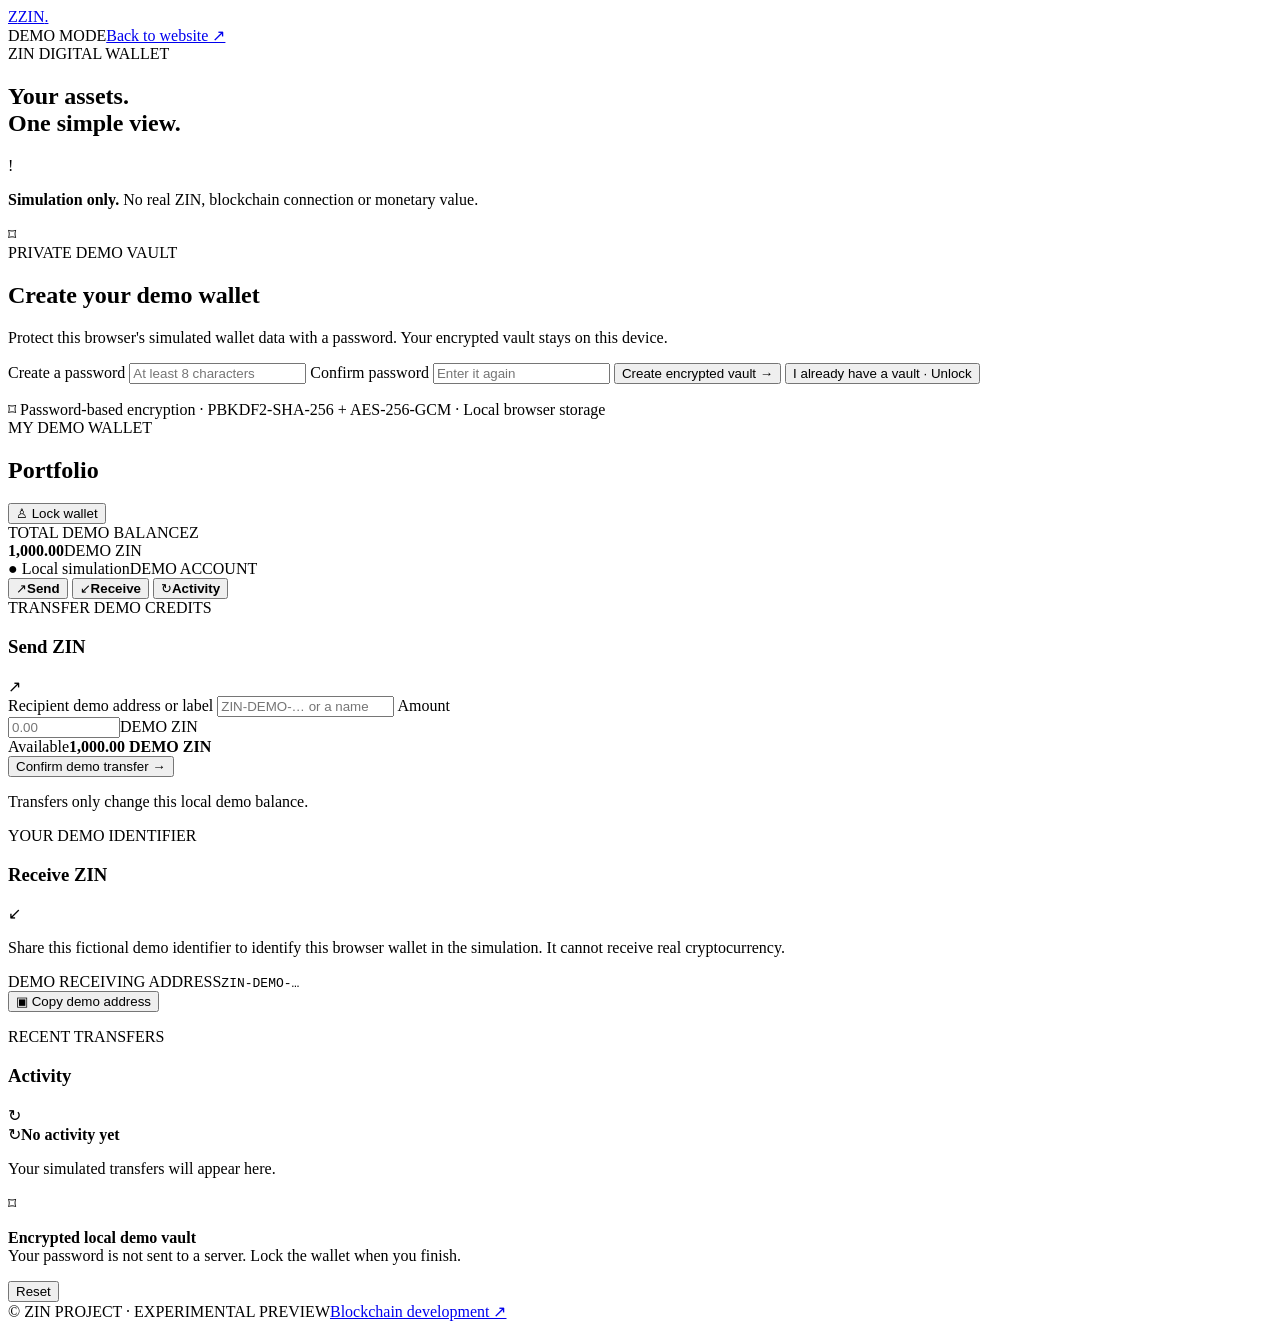
==== wallet.html @ 8c44443f "Add dedicated Trust-style ZIN demo wallet page" ====
<!doctype html>
<html lang="en">
<head>
  <meta charset="utf-8">
  <meta name="viewport" content="width=device-width, initial-scale=1, viewport-fit=cover">
  <meta name="theme-color" content="#0b1018">
  <meta name="description" content="Explore the ZIN demo wallet. A local-only encrypted wallet interface for simulated ZIN credits.">
  <title>ZIN Wallet — Demo</title>
  <link rel="icon" href="assets/favicon.svg" type="image/svg+xml">
  <link rel="preconnect" href="https://fonts.googleapis.com">
  <link rel="preconnect" href="https://fonts.gstatic.com" crossorigin>
  <link href="https://fonts.googleapis.com/css2?family=DM+Sans:wght@400;500;600;700&family=Space+Grotesk:wght@400;500;600;700&display=swap" rel="stylesheet">
  <link rel="stylesheet" href="wallet.css">
  <script src="wallet.js" defer></script>
</head>
<body>
  <header class="wallet-header">
    <a class="brand" href="./" aria-label="ZIN home"><span class="brand-mark">Z</span><span>ZIN<span class="brand-dot">.</span></span></a>
    <div class="header-right"><span class="network-pill"><i></i> DEMO MODE</span><a class="back-link" href="./">Back to website ↗</a></div>
  </header>

  <main class="app-shell">
    <section class="intro-row">
      <div><div class="eyebrow">ZIN DIGITAL WALLET</div><h1>Your assets.<br><span>One simple view.</span></h1></div>
      <div class="demo-alert"><span>!</span><p><strong>Simulation only.</strong> No real ZIN, blockchain connection or monetary value.</p></div>
    </section>

    <section class="vault-gate card" id="vault-gate">
      <div class="gate-icon">⌑</div>
      <div class="gate-copy"><div class="eyebrow">PRIVATE DEMO VAULT</div><h2 id="gate-title">Create your demo wallet</h2><p id="gate-description">Protect this browser's simulated wallet data with a password. Your encrypted vault stays on this device.</p></div>
      <form id="vault-form" class="vault-form">
        <label for="vault-password" id="password-label">Create a password</label>
        <input id="vault-password" type="password" minlength="8" autocomplete="new-password" placeholder="At least 8 characters" required>
        <label for="vault-confirm" id="confirm-label">Confirm password</label>
        <input id="vault-confirm" type="password" minlength="8" autocomplete="new-password" placeholder="Enter it again" required>
        <button class="primary-button" type="submit" id="vault-submit">Create encrypted vault <span>→</span></button>
        <button class="text-button hidden" type="button" id="switch-vault-mode">I already have a vault · Unlock</button>
        <p class="form-message" id="vault-message" role="status" aria-live="polite"></p>
      </form>
      <div class="crypto-note"><span>⌑</span> Password-based encryption · PBKDF2-SHA-256 + AES-256-GCM · Local browser storage</div>
    </section>

    <section class="wallet-dashboard hidden" id="wallet-dashboard" aria-live="polite">
      <div class="dashboard-top"><div><span class="eyebrow">MY DEMO WALLET</span><h2>Portfolio</h2></div><button class="lock-button" id="lock-wallet" type="button">♙ Lock wallet</button></div>
      <article class="balance-card">
        <div class="balance-card-top"><span class="balance-label">TOTAL DEMO BALANCE</span><span class="coin-mark">Z</span></div>
        <div class="balance-amount"><strong id="wallet-balance">1,000.00</strong><span>DEMO ZIN</span></div>
        <div class="balance-bottom"><span class="fake-change">● Local simulation</span><span id="wallet-id-short">DEMO ACCOUNT</span></div>
      </article>

      <div class="action-grid">
        <button class="action-button active" data-tab="send" type="button"><span class="action-icon">↗</span><b>Send</b></button>
        <button class="action-button" data-tab="receive" type="button"><span class="action-icon">↙</span><b>Receive</b></button>
        <button class="action-button" data-tab="activity" type="button"><span class="action-icon">↻</span><b>Activity</b></button>
      </div>

      <section class="panel tab-panel" id="send-panel">
        <div class="panel-heading"><div><span class="eyebrow">TRANSFER DEMO CREDITS</span><h3>Send ZIN</h3></div><span class="panel-symbol">↗</span></div>
        <form id="send-form" class="send-form">
          <label for="recipient">Recipient demo address or label</label>
          <input id="recipient" maxlength="64" placeholder="ZIN-DEMO-… or a name" required>
          <label for="amount">Amount</label>
          <div class="amount-input"><input id="amount" type="number" min="0.01" max="1000000" step="0.01" placeholder="0.00" required><span>DEMO ZIN</span></div>
          <div class="available-line"><span>Available</span><b id="available-balance">1,000.00 DEMO ZIN</b></div>
          <button class="primary-button" type="submit">Confirm demo transfer <span>→</span></button>
          <p class="form-message" id="send-message" role="status" aria-live="polite">Transfers only change this local demo balance.</p>
        </form>
      </section>

      <section class="panel tab-panel hidden" id="receive-panel">
        <div class="panel-heading"><div><span class="eyebrow">YOUR DEMO IDENTIFIER</span><h3>Receive ZIN</h3></div><span class="panel-symbol">↙</span></div>
        <p class="panel-description">Share this fictional demo identifier to identify this browser wallet in the simulation. It cannot receive real cryptocurrency.</p>
        <div class="receive-address"><span>DEMO RECEIVING ADDRESS</span><code id="receive-address">ZIN-DEMO-…</code></div>
        <button class="secondary-button" id="copy-address" type="button">▣ Copy demo address</button>
        <p class="form-message" id="receive-message" role="status" aria-live="polite"></p>
      </section>

      <section class="panel tab-panel hidden" id="activity-panel">
        <div class="panel-heading"><div><span class="eyebrow">RECENT TRANSFERS</span><h3>Activity</h3></div><span class="panel-symbol">↻</span></div>
        <div class="activity-list" id="activity-list"><div class="empty-state"><span>↻</span><b>No activity yet</b><p>Your simulated transfers will appear here.</p></div></div>
      </section>

      <div class="security-row"><span>⌑</span><p><strong>Encrypted local demo vault</strong><br>Your password is not sent to a server. Lock the wallet when you finish.</p><button id="reset-wallet" type="button">Reset</button></div>
    </section>

    <footer class="wallet-footer"><span>© ZIN PROJECT · EXPERIMENTAL PREVIEW</span><a href="https://github.com/selvaganapathir/zin-blockchain" target="_blank" rel="noopener">Blockchain development ↗</a></footer>
  </main>

  <dialog class="confirm-dialog" id="reset-dialog">
    <form method="dialog"><span class="eyebrow">RESET DEMO VAULT</span><h3>Delete this local demo wallet?</h3><p>This permanently removes the encrypted demo data stored by this page on this browser. This cannot be undone.</p><div class="dialog-actions"><button class="secondary-button" value="cancel">Cancel</button><button class="danger-button" id="confirm-reset" value="confirm">Delete demo vault</button></div></form>
  </dialog>
</body>
</html>
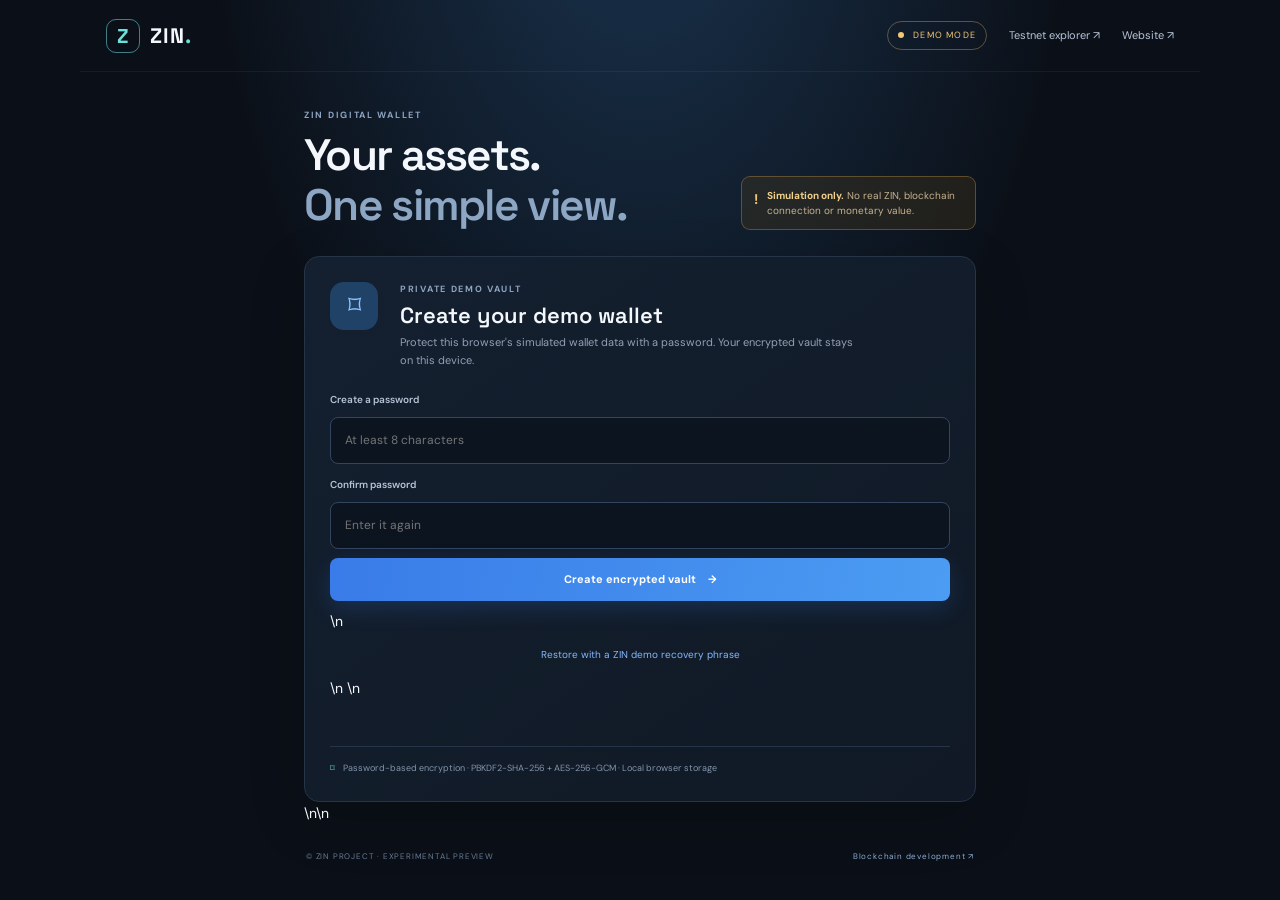
==== commit d12f8bd7: "Add recovery phrase backup and restore controls to demo wallet" ====
--- a/wallet.html
+++ b/wallet.html
@@ -16,7 +16,7 @@
 <body>
   <header class="wallet-header">
     <a class="brand" href="./" aria-label="ZIN home"><span class="brand-mark">Z</span><span>ZIN<span class="brand-dot">.</span></span></a>
-    <div class="header-right"><span class="network-pill"><i></i> DEMO MODE</span><a class="back-link" href="./">Back to website ↗</a></div>
+    <div class="header-right"><span class="network-pill"><i></i> DEMO MODE</span><a class="back-link" href="explorer.html">Testnet explorer ↗</a><a class="back-link" href="./">Website ↗</a></div>
   </header>
 
   <main class="app-shell">
@@ -34,13 +34,13 @@
         <label for="vault-confirm" id="confirm-label">Confirm password</label>
         <input id="vault-confirm" type="password" minlength="8" autocomplete="new-password" placeholder="Enter it again" required>
         <button class="primary-button" type="submit" id="vault-submit">Create encrypted vault <span>→</span></button>
-        <button class="text-button hidden" type="button" id="switch-vault-mode">I already have a vault · Unlock</button>
+        <button class="text-button hidden" type="button" id="switch-vault-mode">I already have a vault · Unlock</button>\n        <button class="text-button" type="button" id="restore-seed-mode">Restore with a ZIN demo recovery phrase</button>\n        <label for="recovery-phrase" id="recovery-label" class="hidden">24-word ZIN demo recovery phrase</label>\n        <textarea id="recovery-phrase" class="hidden" rows="4" autocomplete="off" spellcheck="false" placeholder="Enter your 24 demo recovery words, separated by spaces"></textarea>
         <p class="form-message" id="vault-message" role="status" aria-live="polite"></p>
       </form>
       <div class="crypto-note"><span>⌑</span> Password-based encryption · PBKDF2-SHA-256 + AES-256-GCM · Local browser storage</div>
     </section>
 
-    <section class="wallet-dashboard hidden" id="wallet-dashboard" aria-live="polite">
+    <section class="seed-reveal card hidden" id="seed-reveal" aria-live="polite"><div class="eyebrow">BACK UP YOUR DEMO WALLET</div><h2>Your ZIN demo recovery phrase</h2><p>Write these words down in order. This project-specific phrase restores this demo wallet on this browser. It is not BIP-39 and must never be used for real funds.</p><div class="seed-words" id="seed-words"></div><button class="secondary-button" id="copy-seed" type="button">Copy recovery phrase</button><label class="seed-confirm"><input id="seed-saved" type="checkbox"> I have saved these 24 words in the correct order</label><button class="primary-button" id="finish-seed" type="button" disabled>Continue to wallet →</button></section>\n\n    <section class="wallet-dashboard hidden" id="wallet-dashboard" aria-live="polite">
       <div class="dashboard-top"><div><span class="eyebrow">MY DEMO WALLET</span><h2>Portfolio</h2></div><button class="lock-button" id="lock-wallet" type="button">♙ Lock wallet</button></div>
       <article class="balance-card">
         <div class="balance-card-top"><span class="balance-label">TOTAL DEMO BALANCE</span><span class="coin-mark">Z</span></div>
--- a/wallet.css
+++ b/wallet.css
@@ -0,0 +1,2 @@
+:root{color-scheme:dark;--bg:#0b1018;--surface:#121b28;--surface2:#172334;--line:#263448;--text:#f4f7fb;--muted:#91a0b4;--blue:#4e8dff;--cyan:#6be1dc;--green:#65d6a0;--red:#ff8f91;--font:'DM Sans',sans-serif;--display:'Space Grotesk',sans-serif}*{box-sizing:border-box}body{margin:0;min-height:100vh;background:radial-gradient(ellipse at 50% -20%,#1a3450 0,transparent 48%),var(--bg);color:var(--text);font:14px/1.6 var(--font)}a{color:inherit;text-decoration:none}button,input{font:inherit}.hidden{display:none!important}.wallet-header{height:72px;max-width:1120px;padding:0 26px;margin:auto;display:flex;align-items:center;justify-content:space-between;border-bottom:1px solid #ffffff0d}.brand{display:flex;align-items:center;gap:10px;font:700 21px var(--display);letter-spacing:1px}.brand-mark{display:grid;place-items:center;width:34px;height:34px;border:1px solid #69e4e788;border-radius:10px;color:var(--cyan);font-size:20px}.brand-dot{color:var(--cyan)}.header-right{display:flex;align-items:center;gap:22px}.network-pill{font-size:9px;letter-spacing:1.2px;color:#f4c875;border:1px solid #f4c87555;padding:6px 10px;border-radius:30px}.network-pill i{display:inline-block;width:6px;height:6px;background:#f4c875;border-radius:50%;margin-right:6px}.back-link{font-size:11px;color:#b7c5d8}.app-shell{max-width:720px;margin:0 auto;padding:36px 24px 24px}.intro-row{display:flex;justify-content:space-between;align-items:flex-end;gap:24px;margin-bottom:26px}.eyebrow{font-size:9px;font-weight:700;letter-spacing:1.7px;color:#8ea4c1}.intro-row h1{font:600 clamp(30px,6vw,44px)/1.12 var(--display);letter-spacing:-1.7px;margin:9px 0 0}.intro-row h1 span{color:#8da6c4}.demo-alert{max-width:235px;display:flex;align-items:flex-start;gap:9px;background:#4d391a55;border:1px solid #d7a64c55;border-radius:9px;padding:11px 12px}.demo-alert>span{color:#f2c56f;font-weight:700}.demo-alert p{font-size:10px;line-height:1.5;color:#c5b38f;margin:0}.demo-alert strong{color:#f3d18c}.card,.panel{background:linear-gradient(145deg,#142030,#101925);border:1px solid var(--line);border-radius:15px;box-shadow:0 18px 55px #0003}.vault-gate{padding:25px;display:grid;grid-template-columns:54px 1fr;column-gap:16px;row-gap:18px}.gate-icon{width:48px;height:48px;border-radius:14px;display:grid;place-items:center;background:#214267;color:#8cc5ff;font-size:26px}.gate-copy h2{font:600 22px var(--display);margin:5px 0}.gate-copy p,.panel-description{font-size:11px;color:var(--muted);margin:0;max-width:460px}.vault-form{grid-column:1/-1;display:grid;gap:9px}.vault-form label,.send-form label{font-size:10px;font-weight:600;color:#b5c3d6;margin-top:4px}.vault-form input,.send-form input{width:100%;min-width:0;padding:13px 14px;border-radius:8px;border:1px solid #33455e;background:#0c1420;color:var(--text);outline:none;font-size:12px}.vault-form input:focus,.send-form input:focus{border-color:var(--blue);box-shadow:0 0 0 3px #4e8dff20}.primary-button{width:100%;display:flex;align-items:center;justify-content:center;gap:12px;border:0;border-radius:8px;padding:13px 16px;background:linear-gradient(100deg,#397be8,#4b9cf2);color:#fff;font-size:11px;font-weight:700;cursor:pointer;box-shadow:0 8px 22px #397be833}.primary-button:disabled{opacity:.55;cursor:wait}.text-button{border:0;background:none;color:#85b7ff;font-size:10px;cursor:pointer;padding:5px}.form-message{font-size:10px;color:#91a2b8;margin:2px 0;min-height:16px}.form-message.error{color:var(--red)}.form-message.success{color:var(--green)}.crypto-note{grid-column:1/-1;border-top:1px solid var(--line);padding-top:14px;font-size:9px;color:#8395ab}.crypto-note span{color:var(--cyan);margin-right:6px}.wallet-dashboard{display:grid;gap:17px}.dashboard-top{display:flex;justify-content:space-between;align-items:center}.dashboard-top h2{font:600 24px var(--display);margin:3px 0 0}.lock-button{background:#182536;color:#bdcbe0;border:1px solid #34465e;border-radius:7px;padding:8px 11px;font-size:10px;cursor:pointer}.balance-card{position:relative;overflow:hidden;border-radius:16px;padding:24px 25px;background:linear-gradient(115deg,#1b4c81,#1b6a8a 58%,#235b7a);box-shadow:0 18px 45px #0004}.balance-card:after{content:"";position:absolute;width:230px;height:230px;border:1px solid #ffffff20;border-radius:50%;right:-70px;top:-115px;box-shadow:0 0 0 24px #ffffff08,0 0 0 50px #ffffff06}.balance-card-top,.balance-bottom{display:flex;align-items:center;justify-content:space-between}.balance-label{font-size:9px;letter-spacing:1.4px;color:#d1e6f6}.coin-mark{width:35px;height:35px;border-radius:50%;display:grid;place-items:center;border:1px solid #ffffff70;background:#ffffff18;font:700 18px var(--display)}.balance-amount{display:flex;align-items:baseline;gap:10px;margin:22px 0 18px}.balance-amount strong{font:600 clamp(34px,8vw,48px)/1 var(--display);letter-spacing:-1.5px}.balance-amount>span{font-size:9px;letter-spacing:1px;color:#c6e5f6}.balance-bottom{border-top:1px solid #ffffff2a;padding-top:13px;font-size:9px;color:#d0e6f2}.fake-change{color:#a9f3d0}.action-grid{display:grid;grid-template-columns:repeat(3,1fr);gap:10px}.action-button{display:flex;flex-direction:column;align-items:center;gap:7px;padding:13px 8px;border-radius:10px;background:#131f2e;border:1px solid #293a50;color:#b5c5d8;cursor:pointer}.action-button.active{background:#18345a;border-color:#4b8ee7;color:#fff}.action-icon{width:32px;height:32px;border-radius:50%;display:grid;place-items:center;background:#263c56;color:#8fc4ff;font-size:17px}.action-button b{font-size:10px}.panel{padding:21px}.panel-heading{display:flex;justify-content:space-between;align-items:center;margin-bottom:17px}.panel-heading h3{font:600 20px var(--display);margin:3px 0 0}.panel-symbol{width:34px;height:34px;border-radius:10px;background:#1c3552;color:#8dc5ff;display:grid;place-items:center;font-size:17px}.send-form{display:grid;gap:9px}.amount-input{position:relative}.amount-input input{padding-right:100px}.amount-input>span{position:absolute;right:13px;top:50%;transform:translateY(-50%);font-size:9px;color:#8fa3bc}.available-line{display:flex;justify-content:space-between;color:#8598b1;font-size:10px;padding:3px 0 8px}.available-line b{color:#cbd8e8}.panel-description{margin:-7px 0 16px}.receive-address{padding:15px;background:#0b1420;border:1px dashed #47617f;border-radius:8px;margin:12px 0}.receive-address span{display:block;font-size:8px;letter-spacing:1.4px;color:#8399b4}.receive-address code{display:block;color:#80dcd8;font-size:12px;margin-top:8px;overflow-wrap:anywhere}.secondary-button{border:1px solid #3b5674;background:#1a2b40;color:#dbe8f8;border-radius:8px;padding:11px 15px;font-size:10px;font-weight:600;cursor:pointer}.activity-list{display:grid}.activity-item{display:flex;justify-content:space-between;align-items:center;gap:12px;padding:13px 0;border-bottom:1px solid var(--line)}.activity-left{display:flex;align-items:center;gap:11px;min-width:0}.activity-icon{width:34px;height:34px;border-radius:50%;display:grid;place-items:center;background:#402d35;color:#ffb0a5}.activity-copy{min-width:0}.activity-copy b{display:block;font-size:11px;color:#e1eaf5;overflow-wrap:anywhere}.activity-copy small{display:block;font-size:9px;color:#8193a9;margin-top:3px}.activity-amount{font-size:10px;color:#ffb2a8;white-space:nowrap;font-weight:700}.empty-state{text-align:center;padding:24px 10px;color:#8294aa}.empty-state>span{font-size:24px;color:#6f8aa9}.empty-state b{display:block;font-size:11px;color:#cbd8e8}.empty-state p{font-size:10px;margin:4px 0}.security-row{display:flex;align-items:center;gap:11px;padding:13px 15px;background:#101c29;border:1px solid #27394e;border-radius:9px}.security-row>span{color:var(--cyan);font-size:19px}.security-row p{flex:1;font-size:9px;color:#8799b0;margin:0}.security-row p strong{color:#c7d6e7}.security-row button{border:0;background:none;color:#ff9b9b;font-size:9px;cursor:pointer}.wallet-footer{display:flex;justify-content:space-between;gap:12px;padding:26px 2px 8px;color:#687b94;font-size:8px;letter-spacing:.8px}.wallet-footer a{color:#8daed5}.confirm-dialog{width:min(420px,calc(100% - 30px));background:#142030;color:var(--text);border:1px solid #3a4d65;border-radius:13px;padding:24px;box-shadow:0 20px 70px #000a}.confirm-dialog::backdrop{background:#0009;backdrop-filter:blur(4px)}.confirm-dialog h3{font:600 21px var(--display);margin:8px 0}.confirm-dialog p{font-size:11px;color:var(--muted)}.dialog-actions{display:flex;justify-content:flex-end;gap:9px;margin-top:20px}.danger-button{border:0;border-radius:8px;padding:11px 14px;background:#a33d48;color:white;font-size:10px;font-weight:700;cursor:pointer}
+@media(max-width:600px){.wallet-header{height:62px;padding:0 17px}.header-right{gap:12px}.back-link{font-size:10px}.app-shell{padding:25px 15px 18px}.intro-row{display:block}.intro-row h1{font-size:34px}.demo-alert{max-width:none;margin-top:16px}.vault-gate{padding:19px;grid-template-columns:42px 1fr;gap:13px}.gate-icon{width:40px;height:40px}.gate-copy h2{font-size:19px}.balance-card{padding:20px}.panel{padding:17px}.wallet-footer{font-size:7px}.security-row{padding:11px}.network-pill{font-size:8px;padding:5px 7px}}
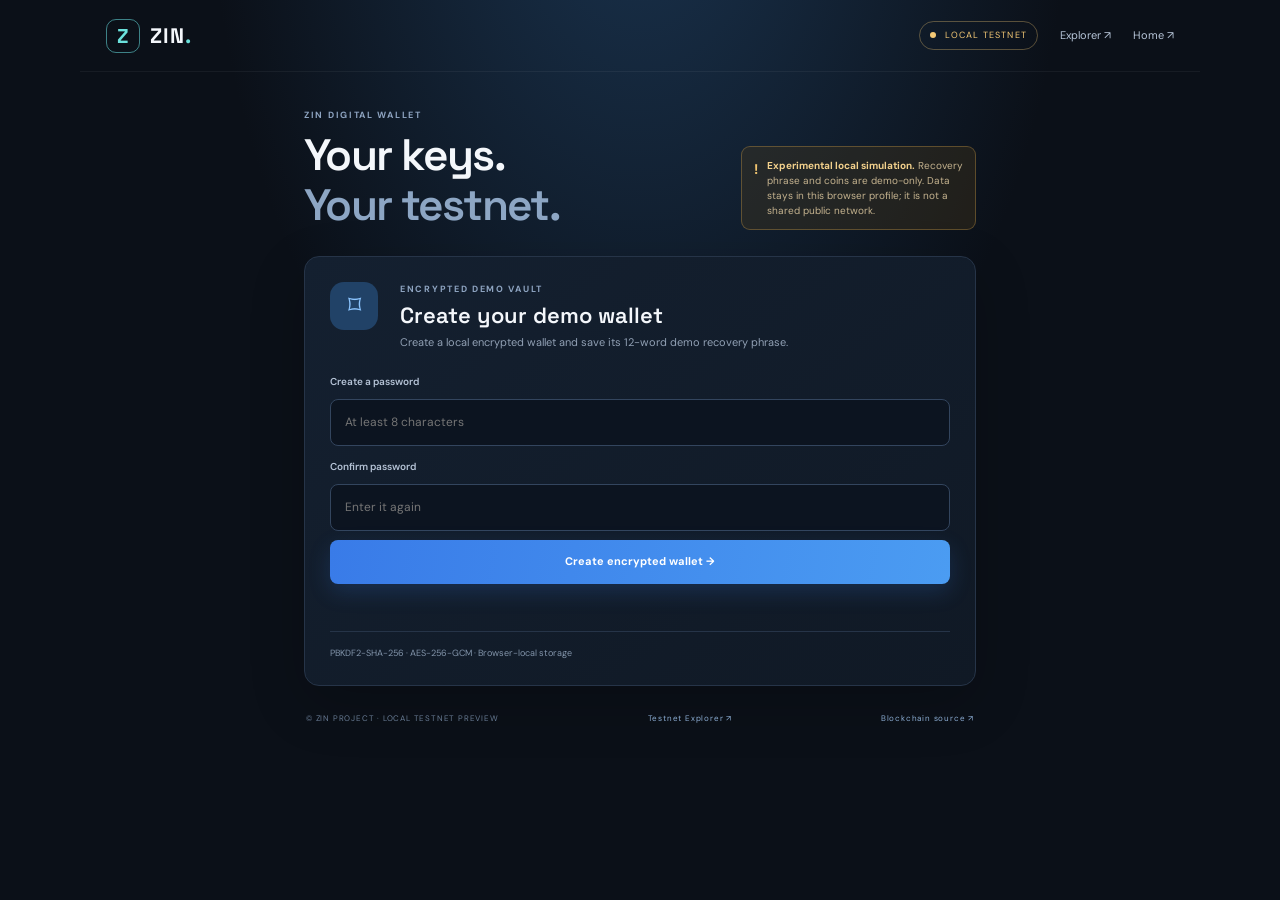
==== commit 0dcdbe13: "Build wallet mining and seed backup interface" ====
--- a/wallet.html
+++ b/wallet.html
@@ -1,93 +1,16 @@
 <!doctype html>
-<html lang="en">
-<head>
-  <meta charset="utf-8">
-  <meta name="viewport" content="width=device-width, initial-scale=1, viewport-fit=cover">
-  <meta name="theme-color" content="#0b1018">
-  <meta name="description" content="Explore the ZIN demo wallet. A local-only encrypted wallet interface for simulated ZIN credits.">
-  <title>ZIN Wallet — Demo</title>
-  <link rel="icon" href="assets/favicon.svg" type="image/svg+xml">
-  <link rel="preconnect" href="https://fonts.googleapis.com">
-  <link rel="preconnect" href="https://fonts.gstatic.com" crossorigin>
-  <link href="https://fonts.googleapis.com/css2?family=DM+Sans:wght@400;500;600;700&family=Space+Grotesk:wght@400;500;600;700&display=swap" rel="stylesheet">
-  <link rel="stylesheet" href="wallet.css">
-  <script src="wallet.js" defer></script>
-</head>
-<body>
-  <header class="wallet-header">
-    <a class="brand" href="./" aria-label="ZIN home"><span class="brand-mark">Z</span><span>ZIN<span class="brand-dot">.</span></span></a>
-    <div class="header-right"><span class="network-pill"><i></i> DEMO MODE</span><a class="back-link" href="explorer.html">Testnet explorer ↗</a><a class="back-link" href="./">Website ↗</a></div>
-  </header>
-
-  <main class="app-shell">
-    <section class="intro-row">
-      <div><div class="eyebrow">ZIN DIGITAL WALLET</div><h1>Your assets.<br><span>One simple view.</span></h1></div>
-      <div class="demo-alert"><span>!</span><p><strong>Simulation only.</strong> No real ZIN, blockchain connection or monetary value.</p></div>
-    </section>
-
-    <section class="vault-gate card" id="vault-gate">
-      <div class="gate-icon">⌑</div>
-      <div class="gate-copy"><div class="eyebrow">PRIVATE DEMO VAULT</div><h2 id="gate-title">Create your demo wallet</h2><p id="gate-description">Protect this browser's simulated wallet data with a password. Your encrypted vault stays on this device.</p></div>
-      <form id="vault-form" class="vault-form">
-        <label for="vault-password" id="password-label">Create a password</label>
-        <input id="vault-password" type="password" minlength="8" autocomplete="new-password" placeholder="At least 8 characters" required>
-        <label for="vault-confirm" id="confirm-label">Confirm password</label>
-        <input id="vault-confirm" type="password" minlength="8" autocomplete="new-password" placeholder="Enter it again" required>
-        <button class="primary-button" type="submit" id="vault-submit">Create encrypted vault <span>→</span></button>
-        <button class="text-button hidden" type="button" id="switch-vault-mode">I already have a vault · Unlock</button>\n        <button class="text-button" type="button" id="restore-seed-mode">Restore with a ZIN demo recovery phrase</button>\n        <label for="recovery-phrase" id="recovery-label" class="hidden">24-word ZIN demo recovery phrase</label>\n        <textarea id="recovery-phrase" class="hidden" rows="4" autocomplete="off" spellcheck="false" placeholder="Enter your 24 demo recovery words, separated by spaces"></textarea>
-        <p class="form-message" id="vault-message" role="status" aria-live="polite"></p>
-      </form>
-      <div class="crypto-note"><span>⌑</span> Password-based encryption · PBKDF2-SHA-256 + AES-256-GCM · Local browser storage</div>
-    </section>
-
-    <section class="seed-reveal card hidden" id="seed-reveal" aria-live="polite"><div class="eyebrow">BACK UP YOUR DEMO WALLET</div><h2>Your ZIN demo recovery phrase</h2><p>Write these words down in order. This project-specific phrase restores this demo wallet on this browser. It is not BIP-39 and must never be used for real funds.</p><div class="seed-words" id="seed-words"></div><button class="secondary-button" id="copy-seed" type="button">Copy recovery phrase</button><label class="seed-confirm"><input id="seed-saved" type="checkbox"> I have saved these 24 words in the correct order</label><button class="primary-button" id="finish-seed" type="button" disabled>Continue to wallet →</button></section>\n\n    <section class="wallet-dashboard hidden" id="wallet-dashboard" aria-live="polite">
-      <div class="dashboard-top"><div><span class="eyebrow">MY DEMO WALLET</span><h2>Portfolio</h2></div><button class="lock-button" id="lock-wallet" type="button">♙ Lock wallet</button></div>
-      <article class="balance-card">
-        <div class="balance-card-top"><span class="balance-label">TOTAL DEMO BALANCE</span><span class="coin-mark">Z</span></div>
-        <div class="balance-amount"><strong id="wallet-balance">1,000.00</strong><span>DEMO ZIN</span></div>
-        <div class="balance-bottom"><span class="fake-change">● Local simulation</span><span id="wallet-id-short">DEMO ACCOUNT</span></div>
-      </article>
-
-      <div class="action-grid">
-        <button class="action-button active" data-tab="send" type="button"><span class="action-icon">↗</span><b>Send</b></button>
-        <button class="action-button" data-tab="receive" type="button"><span class="action-icon">↙</span><b>Receive</b></button>
-        <button class="action-button" data-tab="activity" type="button"><span class="action-icon">↻</span><b>Activity</b></button>
-      </div>
-
-      <section class="panel tab-panel" id="send-panel">
-        <div class="panel-heading"><div><span class="eyebrow">TRANSFER DEMO CREDITS</span><h3>Send ZIN</h3></div><span class="panel-symbol">↗</span></div>
-        <form id="send-form" class="send-form">
-          <label for="recipient">Recipient demo address or label</label>
-          <input id="recipient" maxlength="64" placeholder="ZIN-DEMO-… or a name" required>
-          <label for="amount">Amount</label>
-          <div class="amount-input"><input id="amount" type="number" min="0.01" max="1000000" step="0.01" placeholder="0.00" required><span>DEMO ZIN</span></div>
-          <div class="available-line"><span>Available</span><b id="available-balance">1,000.00 DEMO ZIN</b></div>
-          <button class="primary-button" type="submit">Confirm demo transfer <span>→</span></button>
-          <p class="form-message" id="send-message" role="status" aria-live="polite">Transfers only change this local demo balance.</p>
-        </form>
-      </section>
-
-      <section class="panel tab-panel hidden" id="receive-panel">
-        <div class="panel-heading"><div><span class="eyebrow">YOUR DEMO IDENTIFIER</span><h3>Receive ZIN</h3></div><span class="panel-symbol">↙</span></div>
-        <p class="panel-description">Share this fictional demo identifier to identify this browser wallet in the simulation. It cannot receive real cryptocurrency.</p>
-        <div class="receive-address"><span>DEMO RECEIVING ADDRESS</span><code id="receive-address">ZIN-DEMO-…</code></div>
-        <button class="secondary-button" id="copy-address" type="button">▣ Copy demo address</button>
-        <p class="form-message" id="receive-message" role="status" aria-live="polite"></p>
-      </section>
-
-      <section class="panel tab-panel hidden" id="activity-panel">
-        <div class="panel-heading"><div><span class="eyebrow">RECENT TRANSFERS</span><h3>Activity</h3></div><span class="panel-symbol">↻</span></div>
-        <div class="activity-list" id="activity-list"><div class="empty-state"><span>↻</span><b>No activity yet</b><p>Your simulated transfers will appear here.</p></div></div>
-      </section>
-
-      <div class="security-row"><span>⌑</span><p><strong>Encrypted local demo vault</strong><br>Your password is not sent to a server. Lock the wallet when you finish.</p><button id="reset-wallet" type="button">Reset</button></div>
-    </section>
-
-    <footer class="wallet-footer"><span>© ZIN PROJECT · EXPERIMENTAL PREVIEW</span><a href="https://github.com/selvaganapathir/zin-blockchain" target="_blank" rel="noopener">Blockchain development ↗</a></footer>
-  </main>
-
-  <dialog class="confirm-dialog" id="reset-dialog">
-    <form method="dialog"><span class="eyebrow">RESET DEMO VAULT</span><h3>Delete this local demo wallet?</h3><p>This permanently removes the encrypted demo data stored by this page on this browser. This cannot be undone.</p><div class="dialog-actions"><button class="secondary-button" value="cancel">Cancel</button><button class="danger-button" id="confirm-reset" value="confirm">Delete demo vault</button></div></form>
-  </dialog>
-</body>
-</html>+<html lang="en"><head><meta charset="utf-8"><meta name="viewport" content="width=device-width,initial-scale=1,viewport-fit=cover"><meta name="theme-color" content="#0b1018"><meta name="description" content="ZIN experimental demo wallet with recovery phrase, proof-of-work mining and a local testnet explorer."><title>ZIN Wallet & Miner — Testnet Demo</title><link rel="icon" href="assets/favicon.svg" type="image/svg+xml"><link rel="preconnect" href="https://fonts.googleapis.com"><link rel="preconnect" href="https://fonts.gstatic.com" crossorigin><link href="https://fonts.googleapis.com/css2?family=DM+Sans:wght@400;500;600;700&family=Space+Grotesk:wght@400;500;600;700&display=swap" rel="stylesheet"><link rel="stylesheet" href="wallet.css"><script src="wallet.js" defer></script></head>
+<body><header class="wallet-header"><a class="brand" href="./"><span class="brand-mark">Z</span><span>ZIN<span class="brand-dot">.</span></span></a><div class="header-right"><span class="network-pill"><i></i> LOCAL TESTNET</span><a class="back-link" href="testnet.html">Explorer ↗</a><a class="back-link" href="./">Home ↗</a></div></header>
+<main class="app-shell"><section class="intro-row"><div><div class="eyebrow">ZIN DIGITAL WALLET</div><h1>Your keys.<br><span>Your testnet.</span></h1></div><div class="demo-alert"><span>!</span><p><strong>Experimental local simulation.</strong> Recovery phrase and coins are demo-only. Data stays in this browser profile; it is not a shared public network.</p></div></section>
+<section class="vault-gate card" id="vault-gate"><div class="gate-icon">⌑</div><div class="gate-copy"><div class="eyebrow">ENCRYPTED DEMO VAULT</div><h2 id="gate-title">Create your demo wallet</h2><p id="gate-description">Create a local encrypted wallet and save its 12-word demo recovery phrase.</p></div><form id="vault-form" class="vault-form"><label for="vault-password" id="password-label">Create a password</label><input id="vault-password" type="password" minlength="8" autocomplete="new-password" placeholder="At least 8 characters" required><label for="vault-confirm" id="confirm-label">Confirm password</label><input id="vault-confirm" type="password" minlength="8" autocomplete="new-password" placeholder="Enter it again" required><button class="primary-button" type="submit" id="vault-submit">Create encrypted wallet →</button><button class="text-button hidden" type="button" id="switch-vault-mode">I already have a vault · Unlock</button><p class="form-message" id="vault-message" role="status" aria-live="polite"></p></form><div class="crypto-note">PBKDF2-SHA-256 · AES-256-GCM · Browser-local storage</div></section>
+<section class="panel hidden" id="seed-backup"><div class="eyebrow">BACK UP YOUR DEMO RECOVERY PHRASE</div><h3>Write these 12 words down</h3><p>This custom ZIN demo phrase is not BIP-39 and cannot restore real cryptocurrency. Anyone with it can recreate this demo address.</p><code id="seed-phrase-display" class="seed-phrase"></code><button class="secondary-button" id="copy-seed" type="button">Copy recovery phrase</button><p id="seed-message" class="form-message" role="status"></p><button class="primary-button" id="seed-backup-done" type="button">I saved my phrase</button></section>
+<section class="wallet-dashboard hidden" id="wallet-dashboard" aria-live="polite"><div class="dashboard-top"><div><span class="eyebrow">MY TESTNET WALLET</span><h2>Portfolio</h2></div><button class="lock-button" id="lock-wallet" type="button">♙ Lock wallet</button></div>
+<article class="balance-card"><div class="balance-card-top"><span class="balance-label">TESTNET BALANCE</span><span class="coin-mark">Z</span></div><div class="balance-amount"><strong id="wallet-balance">1,000.00</strong><span>TEST ZIN</span></div><div class="balance-bottom"><span class="fake-change">● Local chain</span><span id="wallet-id-short">DEMO ACCOUNT</span></div></article>
+<div class="action-grid"><button class="action-button active" data-tab="send" type="button"><span class="action-icon">↗</span><b>Send</b></button><button class="action-button" data-tab="receive" type="button"><span class="action-icon">↙</span><b>Receive</b></button><button class="action-button" data-tab="activity" type="button"><span class="action-icon">↻</span><b>Activity</b></button><button class="action-button" data-tab="mine" type="button"><span class="action-icon">⛏</span><b>Mine</b></button></div>
+<section class="panel tab-panel" id="send-panel"><div class="panel-heading"><div><span class="eyebrow">TESTNET TRANSFER</span><h3>Send test ZIN</h3></div></div><form id="send-form" class="send-form"><label for="recipient">Recipient address or label</label><input id="recipient" maxlength="64" placeholder="ZIN-DEMO-… or a name" required><label for="amount">Amount</label><div class="amount-input"><input id="amount" type="number" min="0.01" max="1000000" step="0.01" placeholder="0.00" required><span>TEST ZIN</span></div><div class="available-line"><span>Available</span><b id="available-balance">1,000.00 TEST ZIN</b></div><button class="primary-button" type="submit">Queue testnet transfer →</button><p class="form-message" id="send-message" role="status" aria-live="polite">Transfers are added to this browser's pending pool.</p></form></section>
+<section class="panel tab-panel hidden" id="receive-panel"><div class="panel-heading"><div><span class="eyebrow">YOUR DEMO IDENTIFIER</span><h3>Receive test ZIN</h3></div></div><p class="panel-description">Share this local demo address for testnet experiments. It cannot receive real cryptocurrency.</p><div class="receive-address"><span>DEMO ADDRESS</span><code id="receive-address">ZIN-DEMO-…</code></div><button class="secondary-button" id="copy-address" type="button">Copy address</button><button class="secondary-button" id="show-seed" type="button">Show recovery phrase</button><div id="seed-panel" class="hidden"><code id="seed-phrase-display" class="seed-phrase"></code><p class="form-message">Never enter a real wallet phrase here.</p></div><p class="form-message" id="receive-message" role="status"></p></section>
+<section class="panel tab-panel hidden" id="activity-panel"><div class="panel-heading"><div><span class="eyebrow">WALLET HISTORY</span><h3>Activity</h3></div></div><div class="activity-list" id="activity-list"></div></section>
+<section class="panel tab-panel hidden" id="mine-panel"><div class="panel-heading"><div><span class="eyebrow">PROOF OF WORK</span><h3>Mine a block</h3></div></div><div class="chain-stats"><div><small>HEIGHT</small><b id="chain-height">0</b></div><div><small>DIFFICULTY</small><b id="chain-difficulty">1</b></div><div><small>PENDING TX</small><b id="pending-count">0</b></div></div><label for="difficulty">Mining difficulty · leading zero hex characters</label><select id="difficulty"><option value="1">1 · Very easy</option><option value="2">2 · Easy</option><option value="3" selected>3 · Normal</option><option value="4">4 · Hard</option><option value="5">5 · Very hard</option></select><p class="form-message" id="mining-status" role="status">Ready to mine</p><div class="mining-actions"><button class="primary-button" id="start-mining" type="button">Start mining · reward 5 TEST ZIN</button><button class="secondary-button" id="stop-mining" type="button">Stop</button></div><h4>Latest blocks</h4><div id="wallet-block-list" class="block-list"></div><a id="chain-link" class="secondary-button" href="testnet.html">Open Testnet Explorer ↗</a></section>
+<div class="security-row"><span>⌑</span><p><strong>Encrypted demo wallet</strong><br>Do not use real recovery phrases or funds. Reset removes this wallet only.</p><button id="reset-wallet" type="button">Reset</button></div></section>
+<footer class="wallet-footer"><span>© ZIN PROJECT · LOCAL TESTNET PREVIEW</span><a href="testnet.html">Testnet Explorer ↗</a><a href="https://github.com/selvaganapathir/zin-blockchain" target="_blank" rel="noopener">Blockchain source ↗</a></footer></main>
+<dialog class="confirm-dialog" id="reset-dialog"><form method="dialog"><span class="eyebrow">RESET DEMO VAULT</span><h3>Delete this local wallet?</h3><p>This removes the encrypted wallet stored in this browser. The local testnet chain remains available.</p><div class="dialog-actions"><button class="secondary-button" value="cancel">Cancel</button><button class="danger-button" id="confirm-reset" value="confirm">Delete wallet</button></div></form></dialog></body></html>
--- a/wallet.css
+++ b/wallet.css
@@ -1,2 +1,4 @@
 :root{color-scheme:dark;--bg:#0b1018;--surface:#121b28;--surface2:#172334;--line:#263448;--text:#f4f7fb;--muted:#91a0b4;--blue:#4e8dff;--cyan:#6be1dc;--green:#65d6a0;--red:#ff8f91;--font:'DM Sans',sans-serif;--display:'Space Grotesk',sans-serif}*{box-sizing:border-box}body{margin:0;min-height:100vh;background:radial-gradient(ellipse at 50% -20%,#1a3450 0,transparent 48%),var(--bg);color:var(--text);font:14px/1.6 var(--font)}a{color:inherit;text-decoration:none}button,input{font:inherit}.hidden{display:none!important}.wallet-header{height:72px;max-width:1120px;padding:0 26px;margin:auto;display:flex;align-items:center;justify-content:space-between;border-bottom:1px solid #ffffff0d}.brand{display:flex;align-items:center;gap:10px;font:700 21px var(--display);letter-spacing:1px}.brand-mark{display:grid;place-items:center;width:34px;height:34px;border:1px solid #69e4e788;border-radius:10px;color:var(--cyan);font-size:20px}.brand-dot{color:var(--cyan)}.header-right{display:flex;align-items:center;gap:22px}.network-pill{font-size:9px;letter-spacing:1.2px;color:#f4c875;border:1px solid #f4c87555;padding:6px 10px;border-radius:30px}.network-pill i{display:inline-block;width:6px;height:6px;background:#f4c875;border-radius:50%;margin-right:6px}.back-link{font-size:11px;color:#b7c5d8}.app-shell{max-width:720px;margin:0 auto;padding:36px 24px 24px}.intro-row{display:flex;justify-content:space-between;align-items:flex-end;gap:24px;margin-bottom:26px}.eyebrow{font-size:9px;font-weight:700;letter-spacing:1.7px;color:#8ea4c1}.intro-row h1{font:600 clamp(30px,6vw,44px)/1.12 var(--display);letter-spacing:-1.7px;margin:9px 0 0}.intro-row h1 span{color:#8da6c4}.demo-alert{max-width:235px;display:flex;align-items:flex-start;gap:9px;background:#4d391a55;border:1px solid #d7a64c55;border-radius:9px;padding:11px 12px}.demo-alert>span{color:#f2c56f;font-weight:700}.demo-alert p{font-size:10px;line-height:1.5;color:#c5b38f;margin:0}.demo-alert strong{color:#f3d18c}.card,.panel{background:linear-gradient(145deg,#142030,#101925);border:1px solid var(--line);border-radius:15px;box-shadow:0 18px 55px #0003}.vault-gate{padding:25px;display:grid;grid-template-columns:54px 1fr;column-gap:16px;row-gap:18px}.gate-icon{width:48px;height:48px;border-radius:14px;display:grid;place-items:center;background:#214267;color:#8cc5ff;font-size:26px}.gate-copy h2{font:600 22px var(--display);margin:5px 0}.gate-copy p,.panel-description{font-size:11px;color:var(--muted);margin:0;max-width:460px}.vault-form{grid-column:1/-1;display:grid;gap:9px}.vault-form label,.send-form label{font-size:10px;font-weight:600;color:#b5c3d6;margin-top:4px}.vault-form input,.send-form input{width:100%;min-width:0;padding:13px 14px;border-radius:8px;border:1px solid #33455e;background:#0c1420;color:var(--text);outline:none;font-size:12px}.vault-form input:focus,.send-form input:focus{border-color:var(--blue);box-shadow:0 0 0 3px #4e8dff20}.primary-button{width:100%;display:flex;align-items:center;justify-content:center;gap:12px;border:0;border-radius:8px;padding:13px 16px;background:linear-gradient(100deg,#397be8,#4b9cf2);color:#fff;font-size:11px;font-weight:700;cursor:pointer;box-shadow:0 8px 22px #397be833}.primary-button:disabled{opacity:.55;cursor:wait}.text-button{border:0;background:none;color:#85b7ff;font-size:10px;cursor:pointer;padding:5px}.form-message{font-size:10px;color:#91a2b8;margin:2px 0;min-height:16px}.form-message.error{color:var(--red)}.form-message.success{color:var(--green)}.crypto-note{grid-column:1/-1;border-top:1px solid var(--line);padding-top:14px;font-size:9px;color:#8395ab}.crypto-note span{color:var(--cyan);margin-right:6px}.wallet-dashboard{display:grid;gap:17px}.dashboard-top{display:flex;justify-content:space-between;align-items:center}.dashboard-top h2{font:600 24px var(--display);margin:3px 0 0}.lock-button{background:#182536;color:#bdcbe0;border:1px solid #34465e;border-radius:7px;padding:8px 11px;font-size:10px;cursor:pointer}.balance-card{position:relative;overflow:hidden;border-radius:16px;padding:24px 25px;background:linear-gradient(115deg,#1b4c81,#1b6a8a 58%,#235b7a);box-shadow:0 18px 45px #0004}.balance-card:after{content:"";position:absolute;width:230px;height:230px;border:1px solid #ffffff20;border-radius:50%;right:-70px;top:-115px;box-shadow:0 0 0 24px #ffffff08,0 0 0 50px #ffffff06}.balance-card-top,.balance-bottom{display:flex;align-items:center;justify-content:space-between}.balance-label{font-size:9px;letter-spacing:1.4px;color:#d1e6f6}.coin-mark{width:35px;height:35px;border-radius:50%;display:grid;place-items:center;border:1px solid #ffffff70;background:#ffffff18;font:700 18px var(--display)}.balance-amount{display:flex;align-items:baseline;gap:10px;margin:22px 0 18px}.balance-amount strong{font:600 clamp(34px,8vw,48px)/1 var(--display);letter-spacing:-1.5px}.balance-amount>span{font-size:9px;letter-spacing:1px;color:#c6e5f6}.balance-bottom{border-top:1px solid #ffffff2a;padding-top:13px;font-size:9px;color:#d0e6f2}.fake-change{color:#a9f3d0}.action-grid{display:grid;grid-template-columns:repeat(3,1fr);gap:10px}.action-button{display:flex;flex-direction:column;align-items:center;gap:7px;padding:13px 8px;border-radius:10px;background:#131f2e;border:1px solid #293a50;color:#b5c5d8;cursor:pointer}.action-button.active{background:#18345a;border-color:#4b8ee7;color:#fff}.action-icon{width:32px;height:32px;border-radius:50%;display:grid;place-items:center;background:#263c56;color:#8fc4ff;font-size:17px}.action-button b{font-size:10px}.panel{padding:21px}.panel-heading{display:flex;justify-content:space-between;align-items:center;margin-bottom:17px}.panel-heading h3{font:600 20px var(--display);margin:3px 0 0}.panel-symbol{width:34px;height:34px;border-radius:10px;background:#1c3552;color:#8dc5ff;display:grid;place-items:center;font-size:17px}.send-form{display:grid;gap:9px}.amount-input{position:relative}.amount-input input{padding-right:100px}.amount-input>span{position:absolute;right:13px;top:50%;transform:translateY(-50%);font-size:9px;color:#8fa3bc}.available-line{display:flex;justify-content:space-between;color:#8598b1;font-size:10px;padding:3px 0 8px}.available-line b{color:#cbd8e8}.panel-description{margin:-7px 0 16px}.receive-address{padding:15px;background:#0b1420;border:1px dashed #47617f;border-radius:8px;margin:12px 0}.receive-address span{display:block;font-size:8px;letter-spacing:1.4px;color:#8399b4}.receive-address code{display:block;color:#80dcd8;font-size:12px;margin-top:8px;overflow-wrap:anywhere}.secondary-button{border:1px solid #3b5674;background:#1a2b40;color:#dbe8f8;border-radius:8px;padding:11px 15px;font-size:10px;font-weight:600;cursor:pointer}.activity-list{display:grid}.activity-item{display:flex;justify-content:space-between;align-items:center;gap:12px;padding:13px 0;border-bottom:1px solid var(--line)}.activity-left{display:flex;align-items:center;gap:11px;min-width:0}.activity-icon{width:34px;height:34px;border-radius:50%;display:grid;place-items:center;background:#402d35;color:#ffb0a5}.activity-copy{min-width:0}.activity-copy b{display:block;font-size:11px;color:#e1eaf5;overflow-wrap:anywhere}.activity-copy small{display:block;font-size:9px;color:#8193a9;margin-top:3px}.activity-amount{font-size:10px;color:#ffb2a8;white-space:nowrap;font-weight:700}.empty-state{text-align:center;padding:24px 10px;color:#8294aa}.empty-state>span{font-size:24px;color:#6f8aa9}.empty-state b{display:block;font-size:11px;color:#cbd8e8}.empty-state p{font-size:10px;margin:4px 0}.security-row{display:flex;align-items:center;gap:11px;padding:13px 15px;background:#101c29;border:1px solid #27394e;border-radius:9px}.security-row>span{color:var(--cyan);font-size:19px}.security-row p{flex:1;font-size:9px;color:#8799b0;margin:0}.security-row p strong{color:#c7d6e7}.security-row button{border:0;background:none;color:#ff9b9b;font-size:9px;cursor:pointer}.wallet-footer{display:flex;justify-content:space-between;gap:12px;padding:26px 2px 8px;color:#687b94;font-size:8px;letter-spacing:.8px}.wallet-footer a{color:#8daed5}.confirm-dialog{width:min(420px,calc(100% - 30px));background:#142030;color:var(--text);border:1px solid #3a4d65;border-radius:13px;padding:24px;box-shadow:0 20px 70px #000a}.confirm-dialog::backdrop{background:#0009;backdrop-filter:blur(4px)}.confirm-dialog h3{font:600 21px var(--display);margin:8px 0}.confirm-dialog p{font-size:11px;color:var(--muted)}.dialog-actions{display:flex;justify-content:flex-end;gap:9px;margin-top:20px}.danger-button{border:0;border-radius:8px;padding:11px 14px;background:#a33d48;color:white;font-size:10px;font-weight:700;cursor:pointer}
 @media(max-width:600px){.wallet-header{height:62px;padding:0 17px}.header-right{gap:12px}.back-link{font-size:10px}.app-shell{padding:25px 15px 18px}.intro-row{display:block}.intro-row h1{font-size:34px}.demo-alert{max-width:none;margin-top:16px}.vault-gate{padding:19px;grid-template-columns:42px 1fr;gap:13px}.gate-icon{width:40px;height:40px}.gate-copy h2{font-size:19px}.balance-card{padding:20px}.panel{padding:17px}.wallet-footer{font-size:7px}.security-row{padding:11px}.network-pill{font-size:8px;padding:5px 7px}}
+
+.seed-reveal{padding:25px;margin-bottom:18px}.seed-reveal h2{font:600 23px var(--display);margin:8px 0}.seed-reveal p{font-size:11px;color:var(--muted);line-height:1.7}.seed-words{display:grid;grid-template-columns:repeat(3,minmax(0,1fr));gap:8px;margin:18px 0}.seed-word{background:#0b1420;border:1px solid #33465f;border-radius:7px;padding:9px 10px;font-size:11px;color:#d9e8f8;overflow-wrap:anywhere}.seed-word b{color:#6be1dc;font-size:9px;margin-right:6px}.seed-confirm{display:flex;align-items:center;gap:9px;font-size:10px;color:#c1cede;margin:16px 0}.seed-confirm input{accent-color:#4e8dff}.seed-reveal .primary-button{margin-top:10px}.vault-form textarea{width:100%;resize:vertical;padding:12px;border-radius:8px;border:1px solid #33455e;background:#0c1420;color:var(--text);font:12px/1.6 var(--font)}.vault-form textarea:focus{outline:1px solid var(--blue)}@media(max-width:450px){.seed-words{grid-template-columns:repeat(2,minmax(0,1fr))}.header-right{gap:8px}.back-link{font-size:9px}}
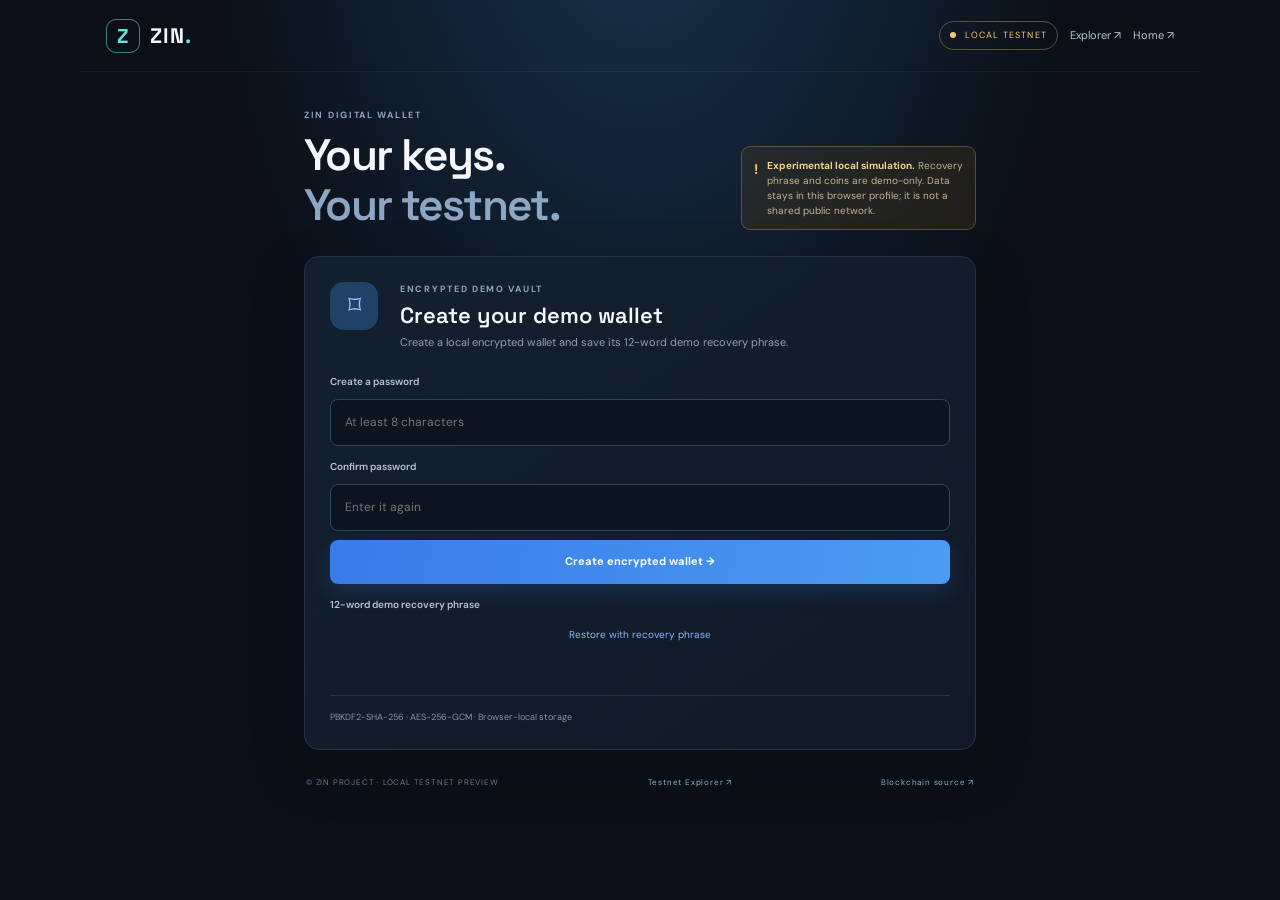
==== commit 362007aa: "Add seed phrase recovery UI and fix duplicate element IDs" ====
--- a/wallet.html
+++ b/wallet.html
@@ -2,13 +2,13 @@
 <html lang="en"><head><meta charset="utf-8"><meta name="viewport" content="width=device-width,initial-scale=1,viewport-fit=cover"><meta name="theme-color" content="#0b1018"><meta name="description" content="ZIN experimental demo wallet with recovery phrase, proof-of-work mining and a local testnet explorer."><title>ZIN Wallet & Miner — Testnet Demo</title><link rel="icon" href="assets/favicon.svg" type="image/svg+xml"><link rel="preconnect" href="https://fonts.googleapis.com"><link rel="preconnect" href="https://fonts.gstatic.com" crossorigin><link href="https://fonts.googleapis.com/css2?family=DM+Sans:wght@400;500;600;700&family=Space+Grotesk:wght@400;500;600;700&display=swap" rel="stylesheet"><link rel="stylesheet" href="wallet.css"><script src="wallet.js" defer></script></head>
 <body><header class="wallet-header"><a class="brand" href="./"><span class="brand-mark">Z</span><span>ZIN<span class="brand-dot">.</span></span></a><div class="header-right"><span class="network-pill"><i></i> LOCAL TESTNET</span><a class="back-link" href="testnet.html">Explorer ↗</a><a class="back-link" href="./">Home ↗</a></div></header>
 <main class="app-shell"><section class="intro-row"><div><div class="eyebrow">ZIN DIGITAL WALLET</div><h1>Your keys.<br><span>Your testnet.</span></h1></div><div class="demo-alert"><span>!</span><p><strong>Experimental local simulation.</strong> Recovery phrase and coins are demo-only. Data stays in this browser profile; it is not a shared public network.</p></div></section>
-<section class="vault-gate card" id="vault-gate"><div class="gate-icon">⌑</div><div class="gate-copy"><div class="eyebrow">ENCRYPTED DEMO VAULT</div><h2 id="gate-title">Create your demo wallet</h2><p id="gate-description">Create a local encrypted wallet and save its 12-word demo recovery phrase.</p></div><form id="vault-form" class="vault-form"><label for="vault-password" id="password-label">Create a password</label><input id="vault-password" type="password" minlength="8" autocomplete="new-password" placeholder="At least 8 characters" required><label for="vault-confirm" id="confirm-label">Confirm password</label><input id="vault-confirm" type="password" minlength="8" autocomplete="new-password" placeholder="Enter it again" required><button class="primary-button" type="submit" id="vault-submit">Create encrypted wallet →</button><button class="text-button hidden" type="button" id="switch-vault-mode">I already have a vault · Unlock</button><p class="form-message" id="vault-message" role="status" aria-live="polite"></p></form><div class="crypto-note">PBKDF2-SHA-256 · AES-256-GCM · Browser-local storage</div></section>
+<section class="vault-gate card" id="vault-gate"><div class="gate-icon">⌑</div><div class="gate-copy"><div class="eyebrow">ENCRYPTED DEMO VAULT</div><h2 id="gate-title">Create your demo wallet</h2><p id="gate-description">Create a local encrypted wallet and save its 12-word demo recovery phrase.</p></div><form id="vault-form" class="vault-form"><label for="vault-password" id="password-label">Create a password</label><input id="vault-password" type="password" minlength="8" autocomplete="new-password" placeholder="At least 8 characters" required><label for="vault-confirm" id="confirm-label">Confirm password</label><input id="vault-confirm" type="password" minlength="8" autocomplete="new-password" placeholder="Enter it again" required><button class="primary-button" type="submit" id="vault-submit">Create encrypted wallet →</button><button class="text-button hidden" type="button" id="switch-vault-mode">I already have a vault · Unlock</button><label for="recovery-phrase" id="recovery-label">12-word demo recovery phrase</label><textarea id="recovery-phrase" class="hidden" rows="3" placeholder="Enter all 12 words in order"></textarea><button class="text-button" type="button" id="restore-wallet">Restore with recovery phrase</button><p class="form-message" id="vault-message" role="status" aria-live="polite"></p></form><div class="crypto-note">PBKDF2-SHA-256 · AES-256-GCM · Browser-local storage</div></section>
 <section class="panel hidden" id="seed-backup"><div class="eyebrow">BACK UP YOUR DEMO RECOVERY PHRASE</div><h3>Write these 12 words down</h3><p>This custom ZIN demo phrase is not BIP-39 and cannot restore real cryptocurrency. Anyone with it can recreate this demo address.</p><code id="seed-phrase-display" class="seed-phrase"></code><button class="secondary-button" id="copy-seed" type="button">Copy recovery phrase</button><p id="seed-message" class="form-message" role="status"></p><button class="primary-button" id="seed-backup-done" type="button">I saved my phrase</button></section>
 <section class="wallet-dashboard hidden" id="wallet-dashboard" aria-live="polite"><div class="dashboard-top"><div><span class="eyebrow">MY TESTNET WALLET</span><h2>Portfolio</h2></div><button class="lock-button" id="lock-wallet" type="button">♙ Lock wallet</button></div>
 <article class="balance-card"><div class="balance-card-top"><span class="balance-label">TESTNET BALANCE</span><span class="coin-mark">Z</span></div><div class="balance-amount"><strong id="wallet-balance">1,000.00</strong><span>TEST ZIN</span></div><div class="balance-bottom"><span class="fake-change">● Local chain</span><span id="wallet-id-short">DEMO ACCOUNT</span></div></article>
 <div class="action-grid"><button class="action-button active" data-tab="send" type="button"><span class="action-icon">↗</span><b>Send</b></button><button class="action-button" data-tab="receive" type="button"><span class="action-icon">↙</span><b>Receive</b></button><button class="action-button" data-tab="activity" type="button"><span class="action-icon">↻</span><b>Activity</b></button><button class="action-button" data-tab="mine" type="button"><span class="action-icon">⛏</span><b>Mine</b></button></div>
 <section class="panel tab-panel" id="send-panel"><div class="panel-heading"><div><span class="eyebrow">TESTNET TRANSFER</span><h3>Send test ZIN</h3></div></div><form id="send-form" class="send-form"><label for="recipient">Recipient address or label</label><input id="recipient" maxlength="64" placeholder="ZIN-DEMO-… or a name" required><label for="amount">Amount</label><div class="amount-input"><input id="amount" type="number" min="0.01" max="1000000" step="0.01" placeholder="0.00" required><span>TEST ZIN</span></div><div class="available-line"><span>Available</span><b id="available-balance">1,000.00 TEST ZIN</b></div><button class="primary-button" type="submit">Queue testnet transfer →</button><p class="form-message" id="send-message" role="status" aria-live="polite">Transfers are added to this browser's pending pool.</p></form></section>
-<section class="panel tab-panel hidden" id="receive-panel"><div class="panel-heading"><div><span class="eyebrow">YOUR DEMO IDENTIFIER</span><h3>Receive test ZIN</h3></div></div><p class="panel-description">Share this local demo address for testnet experiments. It cannot receive real cryptocurrency.</p><div class="receive-address"><span>DEMO ADDRESS</span><code id="receive-address">ZIN-DEMO-…</code></div><button class="secondary-button" id="copy-address" type="button">Copy address</button><button class="secondary-button" id="show-seed" type="button">Show recovery phrase</button><div id="seed-panel" class="hidden"><code id="seed-phrase-display" class="seed-phrase"></code><p class="form-message">Never enter a real wallet phrase here.</p></div><p class="form-message" id="receive-message" role="status"></p></section>
+<section class="panel tab-panel hidden" id="receive-panel"><div class="panel-heading"><div><span class="eyebrow">YOUR DEMO IDENTIFIER</span><h3>Receive test ZIN</h3></div></div><p class="panel-description">Share this local demo address for testnet experiments. It cannot receive real cryptocurrency.</p><div class="receive-address"><span>DEMO ADDRESS</span><code id="receive-address">ZIN-DEMO-…</code></div><button class="secondary-button" id="copy-address" type="button">Copy address</button><button class="secondary-button" id="show-seed" type="button">Show recovery phrase</button><div id="seed-panel" class="hidden"><code id="seed-phrase-reveal" class="seed-phrase"></code><p class="form-message">Never enter a real wallet phrase here.</p></div><p class="form-message" id="receive-message" role="status"></p></section>
 <section class="panel tab-panel hidden" id="activity-panel"><div class="panel-heading"><div><span class="eyebrow">WALLET HISTORY</span><h3>Activity</h3></div></div><div class="activity-list" id="activity-list"></div></section>
 <section class="panel tab-panel hidden" id="mine-panel"><div class="panel-heading"><div><span class="eyebrow">PROOF OF WORK</span><h3>Mine a block</h3></div></div><div class="chain-stats"><div><small>HEIGHT</small><b id="chain-height">0</b></div><div><small>DIFFICULTY</small><b id="chain-difficulty">1</b></div><div><small>PENDING TX</small><b id="pending-count">0</b></div></div><label for="difficulty">Mining difficulty · leading zero hex characters</label><select id="difficulty"><option value="1">1 · Very easy</option><option value="2">2 · Easy</option><option value="3" selected>3 · Normal</option><option value="4">4 · Hard</option><option value="5">5 · Very hard</option></select><p class="form-message" id="mining-status" role="status">Ready to mine</p><div class="mining-actions"><button class="primary-button" id="start-mining" type="button">Start mining · reward 5 TEST ZIN</button><button class="secondary-button" id="stop-mining" type="button">Stop</button></div><h4>Latest blocks</h4><div id="wallet-block-list" class="block-list"></div><a id="chain-link" class="secondary-button" href="testnet.html">Open Testnet Explorer ↗</a></section>
 <div class="security-row"><span>⌑</span><p><strong>Encrypted demo wallet</strong><br>Do not use real recovery phrases or funds. Reset removes this wallet only.</p><button id="reset-wallet" type="button">Reset</button></div></section>
--- a/wallet.css
+++ b/wallet.css
@@ -1,4 +1,4 @@
 :root{color-scheme:dark;--bg:#0b1018;--surface:#121b28;--surface2:#172334;--line:#263448;--text:#f4f7fb;--muted:#91a0b4;--blue:#4e8dff;--cyan:#6be1dc;--green:#65d6a0;--red:#ff8f91;--font:'DM Sans',sans-serif;--display:'Space Grotesk',sans-serif}*{box-sizing:border-box}body{margin:0;min-height:100vh;background:radial-gradient(ellipse at 50% -20%,#1a3450 0,transparent 48%),var(--bg);color:var(--text);font:14px/1.6 var(--font)}a{color:inherit;text-decoration:none}button,input{font:inherit}.hidden{display:none!important}.wallet-header{height:72px;max-width:1120px;padding:0 26px;margin:auto;display:flex;align-items:center;justify-content:space-between;border-bottom:1px solid #ffffff0d}.brand{display:flex;align-items:center;gap:10px;font:700 21px var(--display);letter-spacing:1px}.brand-mark{display:grid;place-items:center;width:34px;height:34px;border:1px solid #69e4e788;border-radius:10px;color:var(--cyan);font-size:20px}.brand-dot{color:var(--cyan)}.header-right{display:flex;align-items:center;gap:22px}.network-pill{font-size:9px;letter-spacing:1.2px;color:#f4c875;border:1px solid #f4c87555;padding:6px 10px;border-radius:30px}.network-pill i{display:inline-block;width:6px;height:6px;background:#f4c875;border-radius:50%;margin-right:6px}.back-link{font-size:11px;color:#b7c5d8}.app-shell{max-width:720px;margin:0 auto;padding:36px 24px 24px}.intro-row{display:flex;justify-content:space-between;align-items:flex-end;gap:24px;margin-bottom:26px}.eyebrow{font-size:9px;font-weight:700;letter-spacing:1.7px;color:#8ea4c1}.intro-row h1{font:600 clamp(30px,6vw,44px)/1.12 var(--display);letter-spacing:-1.7px;margin:9px 0 0}.intro-row h1 span{color:#8da6c4}.demo-alert{max-width:235px;display:flex;align-items:flex-start;gap:9px;background:#4d391a55;border:1px solid #d7a64c55;border-radius:9px;padding:11px 12px}.demo-alert>span{color:#f2c56f;font-weight:700}.demo-alert p{font-size:10px;line-height:1.5;color:#c5b38f;margin:0}.demo-alert strong{color:#f3d18c}.card,.panel{background:linear-gradient(145deg,#142030,#101925);border:1px solid var(--line);border-radius:15px;box-shadow:0 18px 55px #0003}.vault-gate{padding:25px;display:grid;grid-template-columns:54px 1fr;column-gap:16px;row-gap:18px}.gate-icon{width:48px;height:48px;border-radius:14px;display:grid;place-items:center;background:#214267;color:#8cc5ff;font-size:26px}.gate-copy h2{font:600 22px var(--display);margin:5px 0}.gate-copy p,.panel-description{font-size:11px;color:var(--muted);margin:0;max-width:460px}.vault-form{grid-column:1/-1;display:grid;gap:9px}.vault-form label,.send-form label{font-size:10px;font-weight:600;color:#b5c3d6;margin-top:4px}.vault-form input,.send-form input{width:100%;min-width:0;padding:13px 14px;border-radius:8px;border:1px solid #33455e;background:#0c1420;color:var(--text);outline:none;font-size:12px}.vault-form input:focus,.send-form input:focus{border-color:var(--blue);box-shadow:0 0 0 3px #4e8dff20}.primary-button{width:100%;display:flex;align-items:center;justify-content:center;gap:12px;border:0;border-radius:8px;padding:13px 16px;background:linear-gradient(100deg,#397be8,#4b9cf2);color:#fff;font-size:11px;font-weight:700;cursor:pointer;box-shadow:0 8px 22px #397be833}.primary-button:disabled{opacity:.55;cursor:wait}.text-button{border:0;background:none;color:#85b7ff;font-size:10px;cursor:pointer;padding:5px}.form-message{font-size:10px;color:#91a2b8;margin:2px 0;min-height:16px}.form-message.error{color:var(--red)}.form-message.success{color:var(--green)}.crypto-note{grid-column:1/-1;border-top:1px solid var(--line);padding-top:14px;font-size:9px;color:#8395ab}.crypto-note span{color:var(--cyan);margin-right:6px}.wallet-dashboard{display:grid;gap:17px}.dashboard-top{display:flex;justify-content:space-between;align-items:center}.dashboard-top h2{font:600 24px var(--display);margin:3px 0 0}.lock-button{background:#182536;color:#bdcbe0;border:1px solid #34465e;border-radius:7px;padding:8px 11px;font-size:10px;cursor:pointer}.balance-card{position:relative;overflow:hidden;border-radius:16px;padding:24px 25px;background:linear-gradient(115deg,#1b4c81,#1b6a8a 58%,#235b7a);box-shadow:0 18px 45px #0004}.balance-card:after{content:"";position:absolute;width:230px;height:230px;border:1px solid #ffffff20;border-radius:50%;right:-70px;top:-115px;box-shadow:0 0 0 24px #ffffff08,0 0 0 50px #ffffff06}.balance-card-top,.balance-bottom{display:flex;align-items:center;justify-content:space-between}.balance-label{font-size:9px;letter-spacing:1.4px;color:#d1e6f6}.coin-mark{width:35px;height:35px;border-radius:50%;display:grid;place-items:center;border:1px solid #ffffff70;background:#ffffff18;font:700 18px var(--display)}.balance-amount{display:flex;align-items:baseline;gap:10px;margin:22px 0 18px}.balance-amount strong{font:600 clamp(34px,8vw,48px)/1 var(--display);letter-spacing:-1.5px}.balance-amount>span{font-size:9px;letter-spacing:1px;color:#c6e5f6}.balance-bottom{border-top:1px solid #ffffff2a;padding-top:13px;font-size:9px;color:#d0e6f2}.fake-change{color:#a9f3d0}.action-grid{display:grid;grid-template-columns:repeat(3,1fr);gap:10px}.action-button{display:flex;flex-direction:column;align-items:center;gap:7px;padding:13px 8px;border-radius:10px;background:#131f2e;border:1px solid #293a50;color:#b5c5d8;cursor:pointer}.action-button.active{background:#18345a;border-color:#4b8ee7;color:#fff}.action-icon{width:32px;height:32px;border-radius:50%;display:grid;place-items:center;background:#263c56;color:#8fc4ff;font-size:17px}.action-button b{font-size:10px}.panel{padding:21px}.panel-heading{display:flex;justify-content:space-between;align-items:center;margin-bottom:17px}.panel-heading h3{font:600 20px var(--display);margin:3px 0 0}.panel-symbol{width:34px;height:34px;border-radius:10px;background:#1c3552;color:#8dc5ff;display:grid;place-items:center;font-size:17px}.send-form{display:grid;gap:9px}.amount-input{position:relative}.amount-input input{padding-right:100px}.amount-input>span{position:absolute;right:13px;top:50%;transform:translateY(-50%);font-size:9px;color:#8fa3bc}.available-line{display:flex;justify-content:space-between;color:#8598b1;font-size:10px;padding:3px 0 8px}.available-line b{color:#cbd8e8}.panel-description{margin:-7px 0 16px}.receive-address{padding:15px;background:#0b1420;border:1px dashed #47617f;border-radius:8px;margin:12px 0}.receive-address span{display:block;font-size:8px;letter-spacing:1.4px;color:#8399b4}.receive-address code{display:block;color:#80dcd8;font-size:12px;margin-top:8px;overflow-wrap:anywhere}.secondary-button{border:1px solid #3b5674;background:#1a2b40;color:#dbe8f8;border-radius:8px;padding:11px 15px;font-size:10px;font-weight:600;cursor:pointer}.activity-list{display:grid}.activity-item{display:flex;justify-content:space-between;align-items:center;gap:12px;padding:13px 0;border-bottom:1px solid var(--line)}.activity-left{display:flex;align-items:center;gap:11px;min-width:0}.activity-icon{width:34px;height:34px;border-radius:50%;display:grid;place-items:center;background:#402d35;color:#ffb0a5}.activity-copy{min-width:0}.activity-copy b{display:block;font-size:11px;color:#e1eaf5;overflow-wrap:anywhere}.activity-copy small{display:block;font-size:9px;color:#8193a9;margin-top:3px}.activity-amount{font-size:10px;color:#ffb2a8;white-space:nowrap;font-weight:700}.empty-state{text-align:center;padding:24px 10px;color:#8294aa}.empty-state>span{font-size:24px;color:#6f8aa9}.empty-state b{display:block;font-size:11px;color:#cbd8e8}.empty-state p{font-size:10px;margin:4px 0}.security-row{display:flex;align-items:center;gap:11px;padding:13px 15px;background:#101c29;border:1px solid #27394e;border-radius:9px}.security-row>span{color:var(--cyan);font-size:19px}.security-row p{flex:1;font-size:9px;color:#8799b0;margin:0}.security-row p strong{color:#c7d6e7}.security-row button{border:0;background:none;color:#ff9b9b;font-size:9px;cursor:pointer}.wallet-footer{display:flex;justify-content:space-between;gap:12px;padding:26px 2px 8px;color:#687b94;font-size:8px;letter-spacing:.8px}.wallet-footer a{color:#8daed5}.confirm-dialog{width:min(420px,calc(100% - 30px));background:#142030;color:var(--text);border:1px solid #3a4d65;border-radius:13px;padding:24px;box-shadow:0 20px 70px #000a}.confirm-dialog::backdrop{background:#0009;backdrop-filter:blur(4px)}.confirm-dialog h3{font:600 21px var(--display);margin:8px 0}.confirm-dialog p{font-size:11px;color:var(--muted)}.dialog-actions{display:flex;justify-content:flex-end;gap:9px;margin-top:20px}.danger-button{border:0;border-radius:8px;padding:11px 14px;background:#a33d48;color:white;font-size:10px;font-weight:700;cursor:pointer}
 @media(max-width:600px){.wallet-header{height:62px;padding:0 17px}.header-right{gap:12px}.back-link{font-size:10px}.app-shell{padding:25px 15px 18px}.intro-row{display:block}.intro-row h1{font-size:34px}.demo-alert{max-width:none;margin-top:16px}.vault-gate{padding:19px;grid-template-columns:42px 1fr;gap:13px}.gate-icon{width:40px;height:40px}.gate-copy h2{font-size:19px}.balance-card{padding:20px}.panel{padding:17px}.wallet-footer{font-size:7px}.security-row{padding:11px}.network-pill{font-size:8px;padding:5px 7px}}
 
-.seed-reveal{padding:25px;margin-bottom:18px}.seed-reveal h2{font:600 23px var(--display);margin:8px 0}.seed-reveal p{font-size:11px;color:var(--muted);line-height:1.7}.seed-words{display:grid;grid-template-columns:repeat(3,minmax(0,1fr));gap:8px;margin:18px 0}.seed-word{background:#0b1420;border:1px solid #33465f;border-radius:7px;padding:9px 10px;font-size:11px;color:#d9e8f8;overflow-wrap:anywhere}.seed-word b{color:#6be1dc;font-size:9px;margin-right:6px}.seed-confirm{display:flex;align-items:center;gap:9px;font-size:10px;color:#c1cede;margin:16px 0}.seed-confirm input{accent-color:#4e8dff}.seed-reveal .primary-button{margin-top:10px}.vault-form textarea{width:100%;resize:vertical;padding:12px;border-radius:8px;border:1px solid #33455e;background:#0c1420;color:var(--text);font:12px/1.6 var(--font)}.vault-form textarea:focus{outline:1px solid var(--blue)}@media(max-width:450px){.seed-words{grid-template-columns:repeat(2,minmax(0,1fr))}.header-right{gap:8px}.back-link{font-size:9px}}
+.seed-phrase{display:block;padding:16px;margin:14px 0;background:#08111e;border:1px solid #69e4e755;border-radius:8px;color:#8ee7e5;line-height:2;overflow-wrap:anywhere;white-space:normal;font-size:14px}.chain-stats{display:grid;grid-template-columns:repeat(3,1fr);gap:10px;margin:18px 0}.chain-stats>div{padding:14px;background:#0a1422;border:1px solid var(--line);border-radius:7px}.chain-stats small{display:block;color:var(--muted);font-size:9px;letter-spacing:1px}.chain-stats b{display:block;font:600 24px var(--display);margin-top:6px;color:var(--cyan)}#difficulty,.panel input[type=search]{width:100%;padding:13px;background:#0a1220;border:1px solid #8aa5c233;border-radius:6px;color:#fff;margin:8px 0 14px}.mining-actions{display:flex;gap:10px;flex-wrap:wrap;margin:12px 0}.block-list{display:grid;gap:9px;margin:12px 0}.block-row{display:grid;grid-template-columns:55px 1fr auto;gap:9px;align-items:center;padding:12px;background:#0a1422;border:1px solid var(--line);border-radius:6px;font-size:11px}.block-row span,.explorer-block code{color:var(--cyan);overflow-wrap:anywhere}.block-row small{color:var(--muted)}.explorer-block{padding:17px;margin:12px 0;background:#0a1422;border:1px solid var(--line);border-radius:8px}.explorer-block h3{margin:0 0 8px}.explorer-block p{font-size:11px;color:var(--muted);overflow-wrap:anywhere}.explorer-block .tx-line{padding-top:8px;border-top:1px solid var(--line)}.explorer-block code{font-size:10px}.panel>.primary-button,.panel>.secondary-button{display:inline-flex;margin:10px 8px 0 0;cursor:pointer}.wallet-header .header-right{display:flex;align-items:center;gap:12px;flex-wrap:wrap}.hidden{display:none!important}@media(max-width:600px){.chain-stats{gap:6px}.chain-stats>div{padding:10px}.chain-stats b{font-size:19px}.block-row{grid-template-columns:45px 1fr}.block-row small{grid-column:2}.wallet-header .header-right{gap:7px}.network-pill{font-size:8px}.back-link{font-size:10px}}
